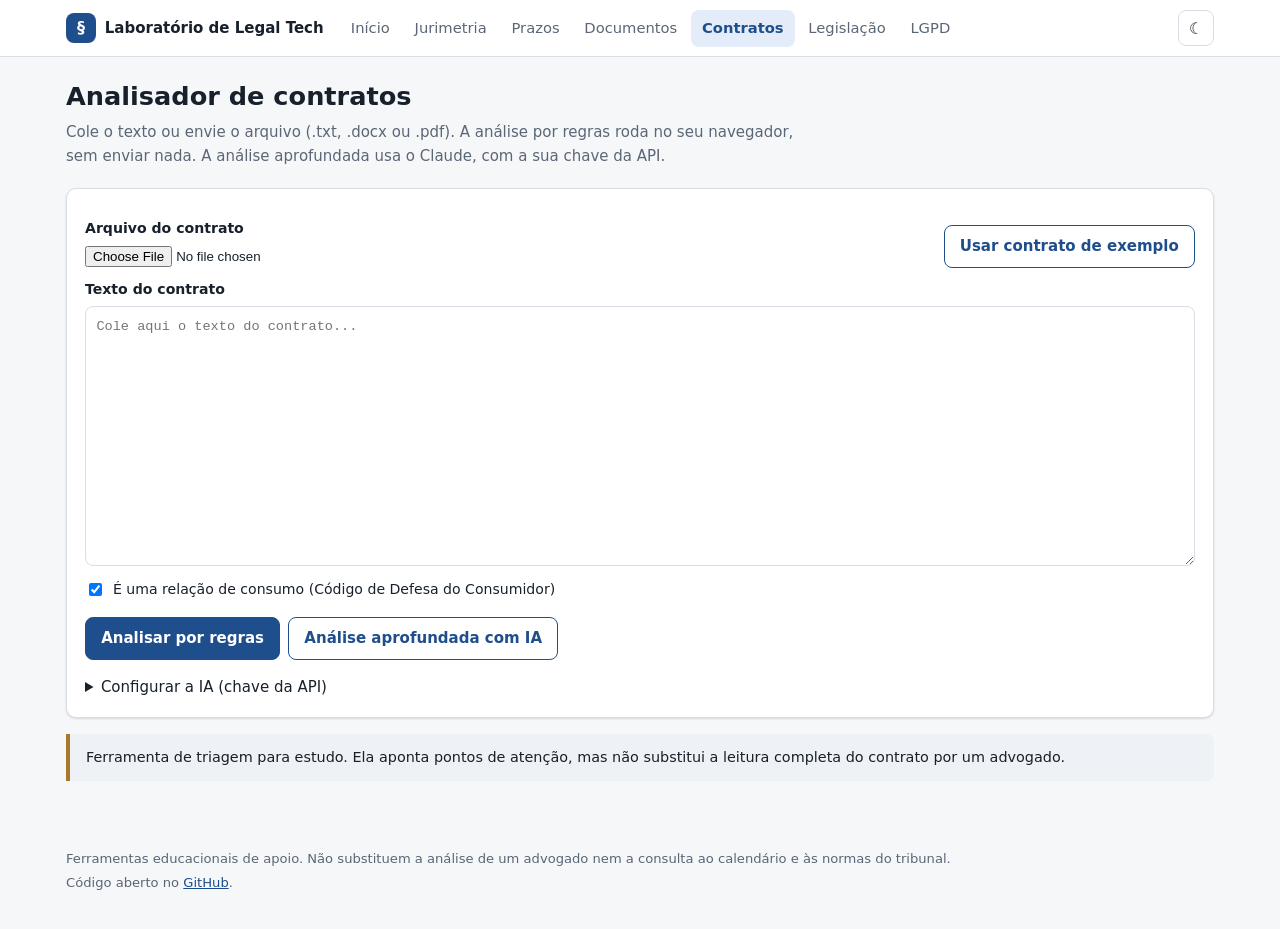
==== contratos/index.html @ 6001fd07 "Plataforma de legal tech: prazos, documentos, contratos, legislação, LGPD e coletor do DataJud - Cal" ====
<!doctype html>
<html lang="pt-BR">
<head>
  <meta charset="utf-8">
  <meta name="viewport" content="width=device-width, initial-scale=1">
  <title>Analisador de Contratos</title>
  <meta name="description" content="Aponta cláusulas de risco em contratos (multa, juros, renovação automática, foro, arbitragem, limitação de responsabilidade) com fundamento legal e sugestão de redação.">
  <script>try{const t=localStorage.getItem('tema');if(t)document.documentElement.dataset.theme=t}catch(e){}</script>
  <link rel="stylesheet" href="../assets/css/style.css">
  <style>
    #texto { min-height: 260px; font-family: var(--mono); font-size: .85rem; }
    .score { display: flex; align-items: center; gap: 18px; flex-wrap: wrap; }
    .gauge { --v: 0; --c: var(--ok); width: 110px; height: 110px; border-radius: 50%; display: grid; place-items: center; flex: none;
      background: conic-gradient(var(--c) calc(var(--v) * 1%), var(--surface-2) 0); }
    .gauge span { width: 84px; height: 84px; border-radius: 50%; background: var(--surface); display: grid; place-items: center; font-size: 1.6rem; font-weight: 700; }
    .counts { display: flex; gap: 8px; flex-wrap: wrap; }
    .finding { border: 1px solid var(--border); border-left-width: 4px; border-radius: 8px; padding: 12px 14px; margin-bottom: 10px; background: var(--surface); }
    .finding.alto { border-left-color: var(--bad); } .finding.medio { border-left-color: var(--warn); }
    .finding.baixo { border-left-color: var(--primary); } .finding.info { border-left-color: var(--ok); }
    .finding h3 { display: flex; gap: 8px; align-items: center; flex-wrap: wrap; margin-bottom: .35rem; }
    .finding blockquote { margin: .5rem 0; padding: .4rem .7rem; background: var(--surface-2); border-radius: 6px; font-size: .88rem; cursor: pointer; }
    .finding .meta { font-size: .85rem; color: var(--muted); margin: .25rem 0 0; }
    .marked { white-space: pre-wrap; font-size: .9rem; line-height: 1.7; max-height: 520px; overflow: auto; padding: 12px; background: var(--surface-2); border-radius: 8px; }
    mark { border-radius: 3px; padding: 0 1px; color: inherit; }
    mark.alto { background: var(--bad-soft); outline: 1px solid var(--bad); }
    mark.medio { background: var(--warn-soft); outline: 1px solid var(--warn); }
    mark.baixo { background: var(--primary-soft); }
    mark.info { background: var(--ok-soft); }
    mark.flash { animation: flash 1.2s; }
    @keyframes flash { 0%, 60% { box-shadow: 0 0 0 4px var(--accent); } 100% { box-shadow: none; } }
  </style>
</head>
<body data-base="../" data-page="contratos">
  <main>
    <section class="page-head">
      <h1>Analisador de contratos</h1>
      <p>Cole o texto ou envie o arquivo (.txt, .docx ou .pdf). A análise por regras roda no seu navegador, sem enviar nada. A análise aprofundada usa o Claude, com a sua chave da API.</p>
    </section>

    <div class="grid" style="gap:16px">
      <section class="card">
        <div class="row" style="align-items:flex-end">
          <div>
            <label for="arquivo">Arquivo do contrato</label>
            <input type="file" id="arquivo" accept=".txt,.docx,.pdf,text/plain,application/pdf,application/vnd.openxmlformats-officedocument.wordprocessingml.document">
          </div>
          <div style="flex:0 0 auto"><button class="btn secondary" type="button" id="exemplo">Usar contrato de exemplo</button></div>
        </div>
        <label for="texto">Texto do contrato</label>
        <textarea id="texto" placeholder="Cole aqui o texto do contrato..."></textarea>
        <label class="check"><input type="checkbox" id="consumo" checked> É uma relação de consumo (Código de Defesa do Consumidor)</label>
        <div class="actions">
          <button class="btn" type="button" id="analisar">Analisar por regras</button>
          <button class="btn secondary" type="button" id="analisar-ia">Análise aprofundada com IA</button>
          <span id="status" class="muted" style="align-self:center"></span>
        </div>
        <details style="margin-top:1rem">
          <summary>Configurar a IA (chave da API)</summary>
          <div id="ia-chave" style="margin-top:.5rem"></div>
        </details>
      </section>

      <section id="resultado" hidden></section>
      <section id="resultado-ia" hidden></section>
    </div>

    <div class="notice">Ferramenta de triagem para estudo. Ela aponta pontos de atenção, mas não substitui a leitura completa do contrato por um advogado.</div>
  </main>
  <script src="../assets/js/common.js"></script>
  <script src="regras.js"></script>
  <script src="exemplo.js"></script>
  <script type="module" src="contratos.js"></script>
</body>
</html>
---- assets/css/style.css ----
/* Laboratório de Legal Tech — estilos compartilhados */
:root {
  --bg: #f6f7f9;
  --surface: #ffffff;
  --surface-2: #eef1f5;
  --text: #17202b;
  --muted: #5b6676;
  --border: #d9dee6;
  --primary: #1f4e8c;
  --primary-ink: #ffffff;
  --primary-soft: #e3ecf8;
  --accent: #a8792a;
  --ok: #1b7a46;
  --ok-soft: #e2f3e9;
  --warn: #9a6400;
  --warn-soft: #fbf0d9;
  --bad: #b3261e;
  --bad-soft: #fbe4e2;
  --shadow: 0 1px 2px rgba(16, 24, 40, .06), 0 1px 3px rgba(16, 24, 40, .08);
  --radius: 10px;
  --font: "Inter", system-ui, -apple-system, "Segoe UI", Roboto, sans-serif;
  --mono: ui-monospace, "Cascadia Code", Consolas, monospace;
  color-scheme: light;
}
@media (prefers-color-scheme: dark) {
  :root:not([data-theme="light"]) {
    --bg: #0f141b; --surface: #161d27; --surface-2: #1d2633; --text: #e6ebf2; --muted: #9aa6b6;
    --border: #2a3545; --primary: #6ea1e6; --primary-ink: #0b1220; --primary-soft: #1c2c44;
    --accent: #d8b06a; --ok: #5cc98c; --ok-soft: #15301f; --warn: #e5b45a; --warn-soft: #33280f;
    --bad: #f08a82; --bad-soft: #3a1714; --shadow: none; color-scheme: dark;
  }
}
:root[data-theme="dark"] {
  --bg: #0f141b; --surface: #161d27; --surface-2: #1d2633; --text: #e6ebf2; --muted: #9aa6b6;
  --border: #2a3545; --primary: #6ea1e6; --primary-ink: #0b1220; --primary-soft: #1c2c44;
  --accent: #d8b06a; --ok: #5cc98c; --ok-soft: #15301f; --warn: #e5b45a; --warn-soft: #33280f;
  --bad: #f08a82; --bad-soft: #3a1714; --shadow: none; color-scheme: dark;
}

* { box-sizing: border-box; }
html { -webkit-text-size-adjust: 100%; }
body { margin: 0; background: var(--bg); color: var(--text); font: 15px/1.55 var(--font); }
a { color: var(--primary); }
h1, h2, h3 { line-height: 1.25; margin: 0 0 .5rem; }
h1 { font-size: 1.6rem; }
h2 { font-size: 1.2rem; }
h3 { font-size: 1rem; }
p { margin: 0 0 .75rem; }
small, .muted { color: var(--muted); }
code { font-family: var(--mono); font-size: .9em; background: var(--surface-2); padding: .1em .35em; border-radius: 4px; }

/* Cabeçalho e navegação */
.topbar { position: sticky; top: 0; z-index: 10; background: var(--surface); border-bottom: 1px solid var(--border); }
.topbar-inner { max-width: 1180px; margin: 0 auto; display: flex; align-items: center; gap: 1rem; padding: .6rem 16px; }
.brand { display: flex; align-items: center; gap: .55rem; font-weight: 700; color: var(--text); text-decoration: none; white-space: nowrap; }
.brand-mark { width: 30px; height: 30px; border-radius: 8px; background: var(--primary); color: var(--primary-ink); display: grid; place-items: center; font-size: 16px; }
.nav { display: flex; gap: .15rem; flex: 1; overflow-x: auto; scrollbar-width: none; }
.nav::-webkit-scrollbar { display: none; }
.nav a { padding: .45rem .7rem; border-radius: 8px; color: var(--muted); text-decoration: none; white-space: nowrap; font-size: .92rem; }
.nav a:hover { background: var(--surface-2); color: var(--text); }
.nav a[aria-current="page"] { background: var(--primary-soft); color: var(--primary); font-weight: 600; }
.icon-btn { border: 1px solid var(--border); background: var(--surface); color: var(--text); border-radius: 8px; width: 36px; height: 36px; cursor: pointer; font-size: 16px; flex: none; }
@media (max-width: 760px) {
  .topbar-inner { flex-wrap: wrap; }
  .nav { order: 3; flex-basis: 100%; }
  .brand-text small { display: none; }
}

/* Layout */
main { max-width: 1180px; margin: 0 auto; padding: 24px 16px 48px; }
.page-head { margin-bottom: 1.25rem; }
.page-head p { color: var(--muted); max-width: 760px; }
.grid { display: grid; gap: 16px; }
.grid-2 { grid-template-columns: repeat(2, minmax(0, 1fr)); }
.grid-3 { grid-template-columns: repeat(3, minmax(0, 1fr)); }
.grid-4 { grid-template-columns: repeat(4, minmax(0, 1fr)); }
.split { display: grid; grid-template-columns: minmax(0, 380px) minmax(0, 1fr); gap: 16px; align-items: start; }
@media (max-width: 980px) { .grid-3, .grid-4 { grid-template-columns: repeat(2, minmax(0, 1fr)); } .split { grid-template-columns: minmax(0, 1fr); } }
@media (max-width: 620px) { .grid-2, .grid-3, .grid-4 { grid-template-columns: minmax(0, 1fr); } }

.card { background: var(--surface); border: 1px solid var(--border); border-radius: var(--radius); padding: 18px; box-shadow: var(--shadow); min-width: 0; }
.card h2 { margin-bottom: .75rem; }
.card-link { text-decoration: none; color: inherit; display: flex; flex-direction: column; gap: .35rem; transition: border-color .15s, transform .15s; }
.card-link:hover { border-color: var(--primary); transform: translateY(-1px); }
.card-icon { font-size: 22px; width: 42px; height: 42px; border-radius: 10px; background: var(--primary-soft); display: grid; place-items: center; margin-bottom: .35rem; }
.tag { display: inline-block; font-size: .75rem; font-weight: 600; padding: .15rem .5rem; border-radius: 999px; background: var(--surface-2); color: var(--muted); }
.tag.ok { background: var(--ok-soft); color: var(--ok); }
.tag.warn { background: var(--warn-soft); color: var(--warn); }
.tag.bad { background: var(--bad-soft); color: var(--bad); }

/* Formulários */
label { display: block; font-weight: 600; font-size: .88rem; margin: .7rem 0 .3rem; }
label .hint { font-weight: 400; color: var(--muted); }
input[type="text"], input[type="number"], input[type="date"], input[type="email"], input[type="password"], select, textarea {
  width: 100%; padding: .55rem .65rem; border: 1px solid var(--border); border-radius: 8px; background: var(--surface); color: var(--text); font: inherit;
}
textarea { min-height: 120px; resize: vertical; }
input:focus, select:focus, textarea:focus, button:focus-visible { outline: 2px solid var(--primary); outline-offset: 1px; }
.check { display: flex; gap: .5rem; align-items: flex-start; font-weight: 400; margin: .4rem 0; }
.check input { margin-top: .25rem; }
.row { display: flex; gap: .75rem; flex-wrap: wrap; }
.row > * { flex: 1 1 160px; }
fieldset { border: 1px solid var(--border); border-radius: 8px; padding: .25rem .9rem .8rem; margin: .8rem 0 0; }
legend { font-weight: 600; font-size: .88rem; padding: 0 .3rem; }

.btn { display: inline-flex; align-items: center; gap: .4rem; border: 1px solid var(--primary); background: var(--primary); color: var(--primary-ink); padding: .55rem .95rem; border-radius: 8px; font: inherit; font-weight: 600; cursor: pointer; text-decoration: none; }
.btn:hover { filter: brightness(1.05); }
.btn.secondary { background: var(--surface); color: var(--primary); }
.btn:disabled { opacity: .55; cursor: not-allowed; }
.actions { display: flex; gap: .5rem; flex-wrap: wrap; margin-top: 1rem; }

/* Avisos */
.notice { border-left: 4px solid var(--accent); background: var(--surface-2); padding: .75rem 1rem; border-radius: 0 8px 8px 0; font-size: .9rem; margin: 1rem 0; }
.notice.bad { border-color: var(--bad); background: var(--bad-soft); }
.notice.ok { border-color: var(--ok); background: var(--ok-soft); }

/* Tabelas */
.table-wrap { overflow-x: auto; }
table { width: 100%; border-collapse: collapse; font-size: .9rem; }
th, td { text-align: left; padding: .5rem .6rem; border-bottom: 1px solid var(--border); vertical-align: top; }
th { color: var(--muted); font-weight: 600; font-size: .8rem; text-transform: uppercase; letter-spacing: .03em; }
td.num, th.num { text-align: right; font-variant-numeric: tabular-nums; }

/* KPIs */
.kpi { display: flex; flex-direction: column; gap: .2rem; }
.kpi .value { font-size: 1.7rem; font-weight: 700; font-variant-numeric: tabular-nums; }
.kpi .label { color: var(--muted); font-size: .85rem; }

.spinner { display: inline-block; width: 14px; height: 14px; border: 2px solid currentColor; border-right-color: transparent; border-radius: 50%; animation: spin .8s linear infinite; vertical-align: -2px; }
@keyframes spin { to { transform: rotate(360deg); } }

/* Rodapé */
.footer { max-width: 1180px; margin: 0 auto; padding: 0 16px 32px; color: var(--muted); font-size: .82rem; }
.footer p { margin: .25rem 0; }

/* Impressão */
@media print {
  .topbar, .footer, .no-print { display: none !important; }
  body { background: #fff; color: #000; }
  main { padding: 0; max-width: none; }
  .card { border: none; box-shadow: none; padding: 0; }
}
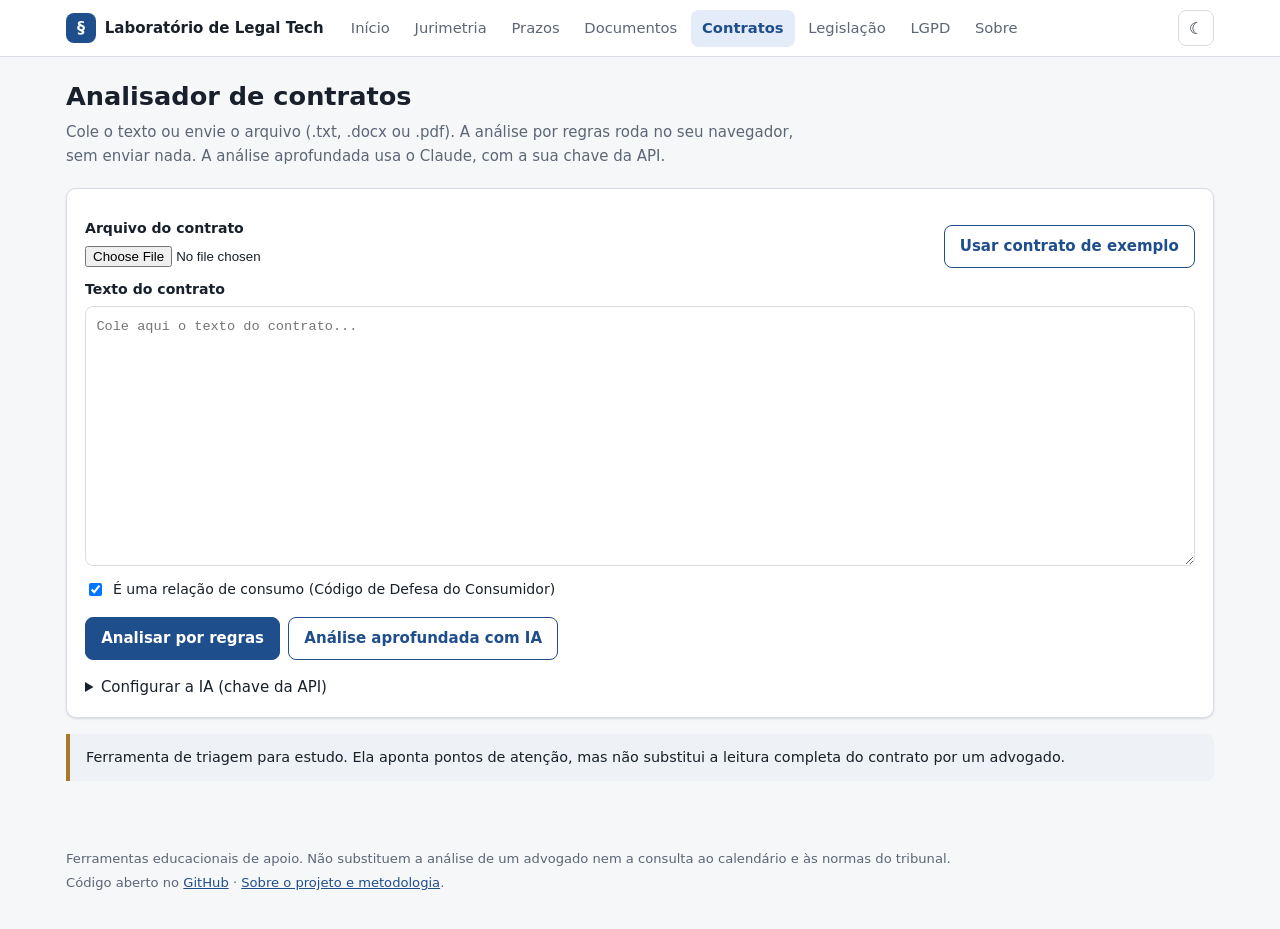
==== commit 6e529add: "Corrige problemas encontrados nos testes com agentes Coletor - Conta datas de ajuizamento nos dois f" ====
--- a/contratos/index.html
+++ b/contratos/index.html
@@ -18,9 +18,9 @@
     .finding.alto { border-left-color: var(--bad); } .finding.medio { border-left-color: var(--warn); }
     .finding.baixo { border-left-color: var(--primary); } .finding.info { border-left-color: var(--ok); }
     .finding h3 { display: flex; gap: 8px; align-items: center; flex-wrap: wrap; margin-bottom: .35rem; }
-    .finding blockquote { margin: .5rem 0; padding: .4rem .7rem; background: var(--surface-2); border-radius: 6px; font-size: .88rem; cursor: pointer; }
+    .finding blockquote { overflow-wrap: anywhere; margin: .5rem 0; padding: .4rem .7rem; background: var(--surface-2); border-radius: 6px; font-size: .88rem; cursor: pointer; }
     .finding .meta { font-size: .85rem; color: var(--muted); margin: .25rem 0 0; }
-    .marked { white-space: pre-wrap; font-size: .9rem; line-height: 1.7; max-height: 520px; overflow: auto; padding: 12px; background: var(--surface-2); border-radius: 8px; }
+    .marked { overflow-wrap: anywhere; white-space: pre-wrap; font-size: .9rem; line-height: 1.7; max-height: 520px; overflow: auto; padding: 12px; background: var(--surface-2); border-radius: 8px; }
     mark { border-radius: 3px; padding: 0 1px; color: inherit; }
     mark.alto { background: var(--bad-soft); outline: 1px solid var(--bad); }
     mark.medio { background: var(--warn-soft); outline: 1px solid var(--warn); }
--- a/assets/css/style.css
+++ b/assets/css/style.css
@@ -12,7 +12,7 @@
   --accent: #a8792a;
   --ok: #1b7a46;
   --ok-soft: #e2f3e9;
-  --warn: #9a6400;
+  --warn: #8a5a00;
   --warn-soft: #fbf0d9;
   --bad: #b3261e;
   --bad-soft: #fbe4e2;
@@ -75,7 +75,12 @@
 .grid-3 { grid-template-columns: repeat(3, minmax(0, 1fr)); }
 .grid-4 { grid-template-columns: repeat(4, minmax(0, 1fr)); }
 .split { display: grid; grid-template-columns: minmax(0, 380px) minmax(0, 1fr); gap: 16px; align-items: start; }
-@media (max-width: 980px) { .grid-3, .grid-4 { grid-template-columns: repeat(2, minmax(0, 1fr)); } .split { grid-template-columns: minmax(0, 1fr); } }
+.split.lateral-direita { grid-template-columns: minmax(0, 1fr) minmax(0, var(--lateral, 320px)); }
+@media (max-width: 980px) {
+  .grid-3, .grid-4 { grid-template-columns: repeat(2, minmax(0, 1fr)); }
+  .split, .split.lateral-direita { grid-template-columns: minmax(0, 1fr); }
+  .split > [style*="sticky"], .split > .sticky { position: static !important; }
+}
 @media (max-width: 620px) { .grid-2, .grid-3, .grid-4 { grid-template-columns: minmax(0, 1fr); } }
 
 .card { background: var(--surface); border: 1px solid var(--border); border-radius: var(--radius); padding: 18px; box-shadow: var(--shadow); min-width: 0; }
@@ -129,6 +134,10 @@
 .spinner { display: inline-block; width: 14px; height: 14px; border: 2px solid currentColor; border-right-color: transparent; border-radius: 50%; animation: spin .8s linear infinite; vertical-align: -2px; }
 @keyframes spin { to { transform: rotate(360deg); } }
 
+/* Atalho de teclado para pular o menu */
+.pular { position: absolute; left: 8px; top: -48px; z-index: 100; background: var(--primary); color: var(--primary-ink); padding: .5rem .8rem; border-radius: 8px; font-weight: 600; text-decoration: none; }
+.pular:focus { top: 8px; }
+
 /* Rodapé */
 .footer { max-width: 1180px; margin: 0 auto; padding: 0 16px 32px; color: var(--muted); font-size: .82rem; }
 .footer p { margin: .25rem 0; }
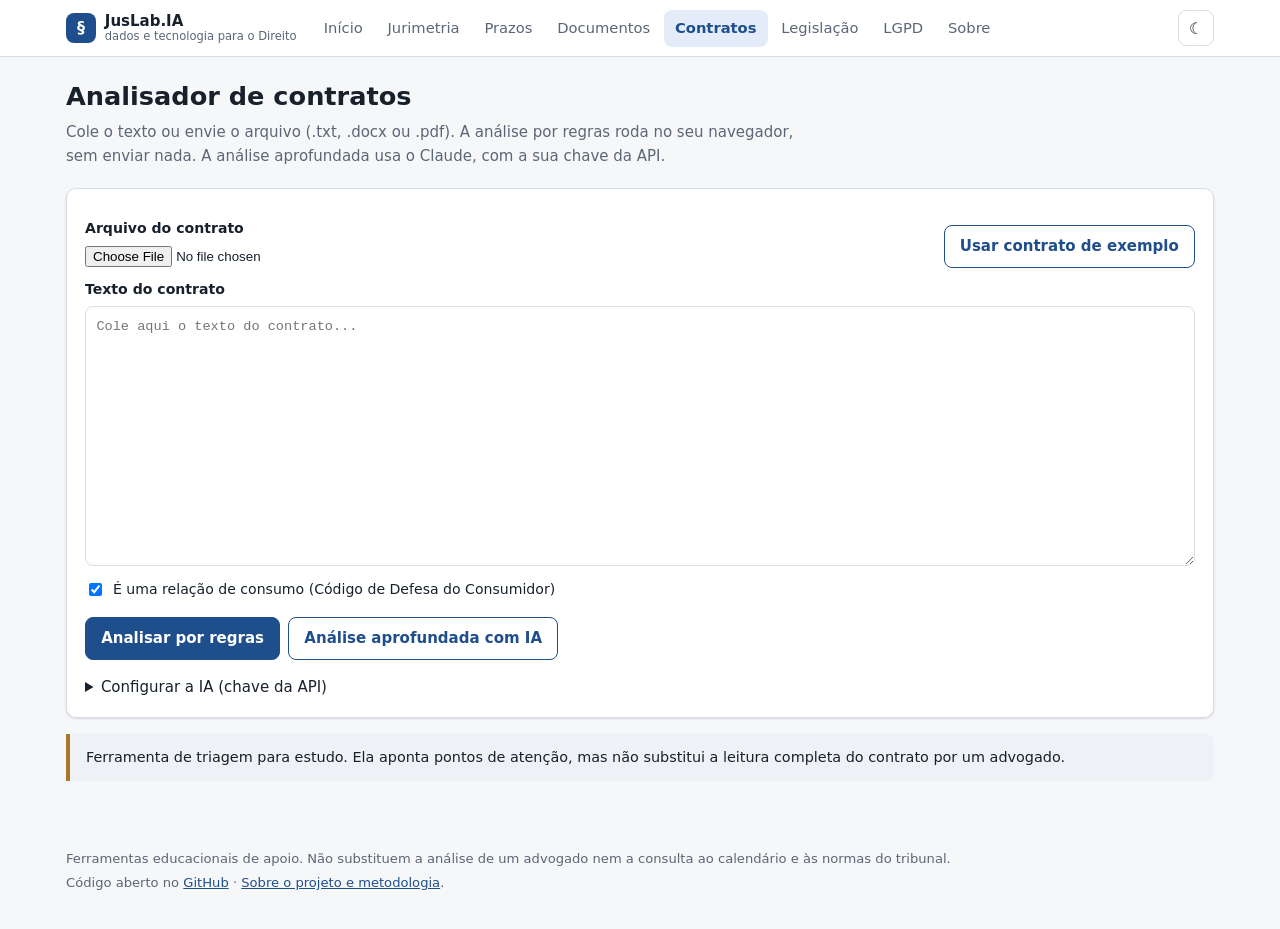
==== commit 6f07834a: "Renomeia o site para JusLab.IA Nome novo com o subtítulo "dados e tecnologia para o Direito" no cabe" ====
--- a/contratos/index.html
+++ b/contratos/index.html
@@ -5,6 +5,18 @@
   <meta name="viewport" content="width=device-width, initial-scale=1">
   <title>Analisador de Contratos</title>
   <meta name="description" content="Aponta cláusulas de risco em contratos (multa, juros, renovação automática, foro, arbitragem, limitação de responsabilidade) com fundamento legal e sugestão de redação.">
+  <link rel="canonical" href="https://langcasagrande.github.io/dashboard-jurimetria/contratos/">
+  <meta property="og:type" content="website">
+  <meta property="og:locale" content="pt_BR">
+  <meta property="og:site_name" content="JusLab.IA">
+  <meta property="og:title" content="Analisador de Contratos · JusLab.IA">
+  <meta property="og:description" content="Aponta cláusulas de risco em contratos (multa, juros, renovação automática, foro, arbitragem, limitação de responsabilidade) com fundamento legal e sugestão de redação.">
+  <meta property="og:url" content="https://langcasagrande.github.io/dashboard-jurimetria/contratos/">
+  <meta property="og:image" content="https://langcasagrande.github.io/dashboard-jurimetria/assets/og.png">
+  <meta property="og:image:width" content="1200">
+  <meta property="og:image:height" content="630">
+  <meta property="og:image:alt" content="JusLab.IA: jurimetria com dados públicos do CNJ">
+  <meta name="twitter:card" content="summary_large_image">
   <script>try{const t=localStorage.getItem('tema');if(t)document.documentElement.dataset.theme=t}catch(e){}</script>
   <link rel="stylesheet" href="../assets/css/style.css">
   <style>
--- a/assets/css/style.css
+++ b/assets/css/style.css
@@ -1,4 +1,4 @@
-/* Laboratório de Legal Tech — estilos compartilhados */
+/* JusLab.IA — estilos compartilhados */
 :root {
   --bg: #f6f7f9;
   --surface: #ffffff;
@@ -53,12 +53,16 @@
 .topbar { position: sticky; top: 0; z-index: 10; background: var(--surface); border-bottom: 1px solid var(--border); }
 .topbar-inner { max-width: 1180px; margin: 0 auto; display: flex; align-items: center; gap: 1rem; padding: .6rem 16px; }
 .brand { display: flex; align-items: center; gap: .55rem; font-weight: 700; color: var(--text); text-decoration: none; white-space: nowrap; }
+.brand-text { display: flex; flex-direction: column; line-height: 1.15; }
+.brand-text small { font-weight: 400; font-size: .72rem; color: var(--muted); }
+.tagline { font-size: 1.05rem; color: var(--primary) !important; font-weight: 600; margin: -.2rem 0 .6rem; }
 .brand-mark { width: 30px; height: 30px; border-radius: 8px; background: var(--primary); color: var(--primary-ink); display: grid; place-items: center; font-size: 16px; }
 .nav { display: flex; gap: .15rem; flex: 1; overflow-x: auto; scrollbar-width: none; }
 .nav::-webkit-scrollbar { display: none; }
 .nav a { padding: .45rem .7rem; border-radius: 8px; color: var(--muted); text-decoration: none; white-space: nowrap; font-size: .92rem; }
 .nav a:hover { background: var(--surface-2); color: var(--text); }
 .nav a[aria-current="page"] { background: var(--primary-soft); color: var(--primary); font-weight: 600; }
+.topbar-inner > .icon-btn { margin-left: auto; }
 .icon-btn { border: 1px solid var(--border); background: var(--surface); color: var(--text); border-radius: 8px; width: 36px; height: 36px; cursor: pointer; font-size: 16px; flex: none; }
 @media (max-width: 760px) {
   .topbar-inner { flex-wrap: wrap; }
